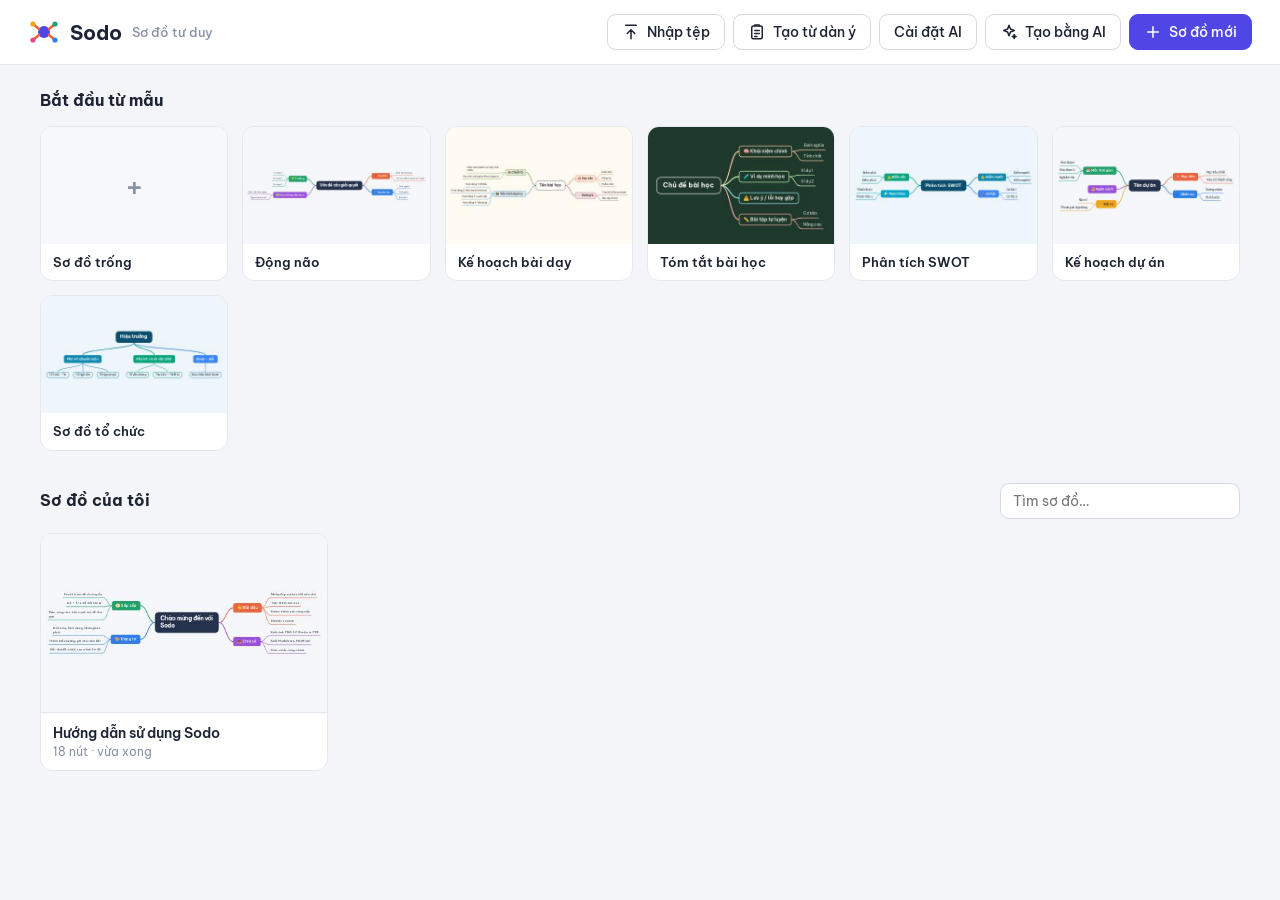
==== index.html @ b8f346bd "Thêm AI tạo sơ đồ từ tài liệu, cài như ứng dụng (PWA), công thức toán - AI: thẻ 'Từ tài liệu' — dán " ====
<!doctype html>
<html lang="vi">
<head>
<meta charset="utf-8">
<meta name="viewport" content="width=device-width, initial-scale=1">
<title>Sodo — Sơ đồ tư duy</title>
<link rel="preconnect" href="https://fonts.googleapis.com">
<link rel="preconnect" href="https://fonts.gstatic.com" crossorigin>
<link href="https://fonts.googleapis.com/css2?family=Be+Vietnam+Pro:ital,wght@0,400;0,500;0,600;0,700;1,400;1,600;1,700&display=swap" rel="stylesheet">
<link rel="manifest" href="manifest.webmanifest">
<link rel="icon" href="icons/icon.svg" type="image/svg+xml">
<link rel="apple-touch-icon" href="icons/apple-touch-icon.png">
<meta name="theme-color" content="#ffffff">
<meta name="apple-mobile-web-app-title" content="Sodo">
<link rel="stylesheet" href="styles.css">
</head>
<body>

<!-- ============ TRANG CHỦ ============ -->
<div id="home" class="screen">
  <header class="home-top">
    <div class="brand">
      <svg class="logo" viewBox="0 0 32 32"><circle cx="16" cy="16" r="6" fill="#4f46e5"/><path d="M21 13l6-5M21 19l6 5M11 13L5 8M11 19l-6 5" stroke="#f0643c" stroke-width="2.6" stroke-linecap="round"/><circle cx="27" cy="8" r="2.6" fill="#20a36b"/><circle cx="27" cy="24" r="2.6" fill="#2f80ed"/><circle cx="5" cy="8" r="2.6" fill="#f2a516"/><circle cx="5" cy="24" r="2.6" fill="#e8488a"/></svg>
      <span>Sodo</span><small>Sơ đồ tư duy</small>
    </div>
    <div class="home-actions">
      <button class="btn" data-act="import-file" data-icon="upload">Nhập tệp</button>
      <button class="btn" data-act="import-text" data-icon="text">Tạo từ dàn ý</button>
      <button class="btn" data-act="install-app" data-icon="download" hidden>Cài ứng dụng</button>
      <button class="btn" data-act="ai-settings" title="Chọn dịch vụ AI và nhập khóa API">Cài đặt AI</button>
      <button class="btn" data-act="ai-create" data-icon="sparkle">Tạo bằng AI</button>
      <button class="btn primary" data-act="new-tpl" data-tpl="blank" data-icon="plus">Sơ đồ mới</button>
    </div>
  </header>
  <main class="home-main">
    <section>
      <h2>Bắt đầu từ mẫu</h2>
      <div id="tpl-grid" class="tpl-grid"></div>
    </section>
    <section>
      <div class="sec-head">
        <h2>Sơ đồ của tôi</h2>
        <input id="home-search" class="field" type="search" placeholder="Tìm sơ đồ…">
      </div>
      <div id="map-grid" class="map-grid"></div>
    </section>
  </main>
  <input id="file-input" type="file" accept=".json,.md,.markdown,.txt,.mm,.opml,.xml" hidden>
</div>

<!-- ============ TRÌNH SOẠN THẢO ============ -->
<div id="editor" class="screen" hidden>
  <header class="tb">
    <button class="tbtn" data-act="home" data-icon="back" title="Về danh sách sơ đồ"></button>
    <input id="map-title" class="title-input" spellcheck="false" aria-label="Tên sơ đồ">
    <span id="save-state" class="save-state">Đã lưu</span>
    <span class="tb-sep"></span>
    <button class="tbtn" data-act="undo" data-icon="undo" title="Hoàn tác (Ctrl+Z)"></button>
    <button class="tbtn" data-act="redo" data-icon="redo" title="Làm lại (Ctrl+Shift+Z)"></button>
    <span class="tb-sep"></span>
    <button class="tbtn wide" data-act="add-child" data-icon="child" title="Thêm nút con (Tab)"><span class="lbl">Nút con</span></button>
    <button class="tbtn wide" data-act="add-sibling" data-icon="sibling" title="Thêm nút cùng cấp (Enter)"><span class="lbl">Cùng cấp</span></button>
    <button class="tbtn wide" data-act="relate" data-icon="relate" title="Nối hai nút bằng mũi tên"><span class="lbl">Mối nối</span></button>
    <button class="tbtn wide" data-act="ai-expand" data-icon="sparkle" title="AI gợi ý ý con cho nút đang chọn"><span class="lbl">AI gợi ý</span></button>
    <div class="tb-spacer"></div>
    <button class="tbtn" data-act="quiz" data-icon="quiz" title="Ôn tập: che chữ các nhánh, bấm để lật"></button>
    <button class="tbtn" data-act="toggle-outline" data-icon="outline" title="Dàn ý"></button>
    <button class="tbtn" data-act="search" data-icon="search" title="Tìm kiếm (Ctrl+F)"></button>
    <button class="tbtn" data-act="present" data-icon="play" title="Trình chiếu"></button>
    <button class="tbtn wide" data-act="share" data-icon="share" title="Chia sẻ bằng link"><span class="lbl">Chia sẻ</span></button>
    <div class="dd">
      <button class="tbtn wide" data-dd="export" data-icon="download" title="Xuất / tải về"><span class="lbl">Xuất</span></button>
      <div class="dd-menu" id="dd-export" hidden>
        <button data-act="export-png">Ảnh PNG</button>
        <button data-act="export-svg">Ảnh SVG (vector)</button>
        <button data-act="print">In / Lưu PDF</button>
        <hr>
        <button data-act="export-md">Dàn ý Markdown (.md)</button>
        <button data-act="export-mm">FreeMind / XMind (.mm)</button>
        <button data-act="export-json">Tệp Sodo (.json)</button>
      </div>
    </div>
    <button class="tbtn" data-act="toggle-panel" data-icon="panel" title="Ẩn/hiện bảng định dạng"></button>
    <button class="tbtn" data-act="help" data-icon="help" title="Phím tắt"></button>
  </header>

  <div class="ed-body">
    <aside id="outline" class="outline" hidden>
      <div class="side-head">Dàn ý <button class="xbtn" data-act="toggle-outline" title="Đóng">×</button></div>
      <div class="ol-tip">Enter: dòng mới · Tab / Shift+Tab: thụt lề</div>
      <div id="ol-list" class="ol-list"></div>
    </aside>

    <div id="canvas" class="canvas" tabindex="-1">
      <div id="world">
        <svg id="edges" class="layer" width="1" height="1"></svg>
        <div id="nodes"></div>
        <svg id="rels" class="layer" width="1" height="1"></svg>
        <div id="drop-mark" hidden></div>
        <textarea id="node-editor" spellcheck="false" hidden></textarea>
      </div>

      <div id="searchbar" class="floatbar searchbar" hidden>
        <span data-icon="search"></span>
        <input id="search-input" placeholder="Tìm trong sơ đồ…">
        <span id="search-count" class="muted"></span>
        <button class="xbtn" data-act="search-prev" title="Trước">↑</button>
        <button class="xbtn" data-act="search-next" title="Sau">↓</button>
        <button class="xbtn" data-act="search-close" title="Đóng">×</button>
      </div>

      <div id="hint" class="hint" hidden></div>

      <div class="zoombar">
        <button data-act="zoom-out" title="Thu nhỏ (Ctrl+−)">−</button>
        <button data-act="zoom-reset" id="zoom-label" title="Về 100%">100%</button>
        <button data-act="zoom-in" title="Phóng to (Ctrl+=)">+</button>
        <button data-act="zoom-fit" data-icon="fit" title="Vừa màn hình (Ctrl+0)"></button>
      </div>

      <div id="quiz-bar" class="floatbar quiz-bar" hidden>
        <b>Ôn tập</b>
        <span class="seg-mini">
          <button data-act="quiz-depth" data-val="1" title="Che mọi nhánh, chỉ hiện chủ đề trung tâm">Che hết</button>
          <button data-act="quiz-depth" data-val="2" title="Hiện nhánh chính, che các ý con">Che ý con</button>
        </span>
        <span id="quiz-count" class="muted"></span>
        <button class="btn small" data-act="quiz-all">Hiện tất cả</button>
        <button class="btn small" data-act="quiz-reset">Che lại</button>
        <button class="xbtn" data-act="quiz-exit" title="Thoát (Esc)">×</button>
      </div>

      <div id="shared-bar" class="floatbar shared-bar" hidden>
        <span>Bạn đang xem sơ đồ được chia sẻ — thay đổi sẽ không được lưu.</span>
        <button class="btn small primary" data-act="save-shared">Lưu vào sơ đồ của tôi</button>
      </div>

      <div id="present-bar" class="present-bar" hidden>
        <button data-act="present-prev" title="Trước (←)">‹</button>
        <span id="present-count">1 / 1</span>
        <button data-act="present-next" title="Tiếp (→, Space)">›</button>
        <button data-act="present-exit" title="Thoát (Esc)">×</button>
      </div>
    </div>

    <aside id="panel" class="panel">
      <div class="tabs">
        <button data-act="panel-tab" data-val="node">Định dạng</button>
        <button data-act="panel-tab" data-val="map">Sơ đồ</button>
      </div>
      <div id="panel-body" class="panel-body"></div>
    </aside>
  </div>
</div>

<div id="modal-root"></div>
<div id="toasts"></div>
<script src="app.js"></script>
</body>
</html>
---- styles.css ----
:root {
  --font: "Be Vietnam Pro", system-ui, -apple-system, "Segoe UI", sans-serif;
  --bg: #f4f5f9;
  --surface: #ffffff;
  --surface-2: #f7f8fb;
  --line: #e4e7ee;
  --line-2: #d3d8e2;
  --ink: #1d2433;
  --ink-2: #4b5466;
  --muted: #8a92a3;
  --accent: #4f46e5;
  --accent-2: #eef0ff;
  --danger: #dc2f45;
  --sel: #4c8bf5;
  --radius: 10px;
  --shadow: 0 1px 2px rgba(20, 28, 45, .06), 0 4px 16px rgba(20, 28, 45, .06);
  --shadow-lg: 0 12px 40px rgba(20, 28, 45, .18);
}

* { box-sizing: border-box; }
html, body { margin: 0; height: 100%; }
body {
  font: 14px/1.45 var(--font);
  color: var(--ink);
  background: var(--bg);
  -webkit-font-smoothing: antialiased;
  overflow: hidden;
}
button, input, textarea, select { font: inherit; color: inherit; }
button { cursor: pointer; }
[hidden] { display: none !important; }
.screen { position: fixed; inset: 0; display: flex; flex-direction: column; }
svg.i { width: 18px; height: 18px; flex: none; }
.muted { color: var(--muted); }

/* ---------- Nút chung ---------- */
.btn {
  display: inline-flex; align-items: center; gap: 7px;
  height: 36px; padding: 0 14px;
  border: 1px solid var(--line-2); border-radius: 9px;
  background: var(--surface); font-weight: 500;
  transition: background .15s, border-color .15s;
}
.btn:hover { background: var(--surface-2); border-color: #c3c9d6; }
.btn.primary { background: var(--accent); border-color: var(--accent); color: #fff; }
.btn.primary:hover { background: #4338ca; }
.btn.danger { background: var(--danger); border-color: var(--danger); color: #fff; }
.btn.small { height: 30px; padding: 0 10px; font-size: 13px; }
.field {
  height: 36px; padding: 0 12px; border: 1px solid var(--line-2); border-radius: 9px;
  background: var(--surface); outline: none; min-width: 0;
}
.field:focus, textarea.field:focus { border-color: var(--accent); box-shadow: 0 0 0 3px var(--accent-2); }
textarea.field { height: auto; padding: 10px 12px; resize: vertical; width: 100%; line-height: 1.5; }

/* ---------- Trang chủ ---------- */
.home-top {
  display: flex; align-items: center; justify-content: space-between; gap: 16px;
  padding: 14px 28px; background: var(--surface); border-bottom: 1px solid var(--line);
  flex-wrap: wrap;
}
.brand { display: flex; align-items: center; gap: 10px; font-weight: 700; font-size: 20px; }
.brand small { font-weight: 500; font-size: 13px; color: var(--muted); }
.logo { width: 32px; height: 32px; }
.home-actions { display: flex; gap: 8px; flex-wrap: wrap; }
.home-main { flex: 1; overflow: auto; padding: 24px 28px 60px; }
.home-main section { max-width: 1200px; margin: 0 auto 32px; }
.home-main h2 { font-size: 16px; margin: 0 0 14px; }
.sec-head { display: flex; align-items: center; justify-content: space-between; gap: 12px; margin-bottom: 14px; }
.sec-head h2 { margin: 0; }
.sec-head .field { width: 240px; }

.tpl-grid { display: grid; grid-template-columns: repeat(auto-fill, minmax(170px, 1fr)); gap: 14px; }
.tpl {
  border: 1px solid var(--line); border-radius: 12px; background: var(--surface);
  padding: 0; overflow: hidden; text-align: left; transition: transform .15s, box-shadow .15s;
}
.tpl:hover { transform: translateY(-2px); box-shadow: var(--shadow); }
.tpl img, .tpl .ph { display: block; width: 100%; aspect-ratio: 16/10; object-fit: cover; background: var(--surface-2); }
.tpl .ph { display: grid; place-items: center; font-size: 34px; color: var(--muted); }
.tpl span { display: block; padding: 9px 12px; font-weight: 600; font-size: 13px; }

.map-grid { display: grid; grid-template-columns: repeat(auto-fill, minmax(230px, 1fr)); gap: 16px; }
.card {
  position: relative; border: 1px solid var(--line); border-radius: 12px; background: var(--surface);
  overflow: hidden; cursor: pointer; transition: box-shadow .15s, transform .15s;
}
.card:hover { box-shadow: var(--shadow); transform: translateY(-2px); }
.card img, .card .ph { display: block; width: 100%; aspect-ratio: 16/10; object-fit: cover; background: var(--surface-2); border-bottom: 1px solid var(--line); }
.card .meta { padding: 10px 12px; }
.card .t { font-weight: 600; white-space: nowrap; overflow: hidden; text-overflow: ellipsis; }
.card .s { font-size: 12px; color: var(--muted); }
.card .acts {
  position: absolute; top: 8px; right: 8px; display: flex; gap: 4px; opacity: 0; transition: opacity .15s;
}
.card:hover .acts, .card:focus-within .acts { opacity: 1; }
.card .acts button {
  width: 30px; height: 30px; display: grid; place-items: center; border: none; border-radius: 8px;
  background: rgba(255,255,255,.95); box-shadow: var(--shadow); color: var(--ink-2);
}
.card .acts button:hover { color: var(--accent); }
.card .acts button.del:hover { color: var(--danger); }
.card .acts svg.i { width: 16px; height: 16px; }
.empty { padding: 40px; text-align: center; color: var(--muted); border: 1.5px dashed var(--line-2); border-radius: 12px; }

/* ---------- Thanh công cụ ---------- */
.tb {
  display: flex; align-items: center; gap: 4px; height: 54px; padding: 0 10px;
  background: var(--surface); border-bottom: 1px solid var(--line); flex: none; z-index: 5;
}
.tbtn {
  display: inline-flex; align-items: center; justify-content: center; gap: 6px;
  min-width: 36px; height: 36px; padding: 0 8px; border: none; border-radius: 8px;
  background: transparent; color: var(--ink-2); font-weight: 500; font-size: 13px;
}
.tbtn:hover { background: var(--surface-2); color: var(--ink); }
.tbtn.on { background: var(--accent-2); color: var(--accent); }
.tbtn:disabled { opacity: .35; cursor: default; background: transparent; }
.tb-sep { width: 1px; height: 22px; background: var(--line); margin: 0 6px; flex: none; }
.tb-spacer { flex: 1; }
.title-input {
  border: 1px solid transparent; border-radius: 8px; background: transparent;
  font-weight: 600; font-size: 15px; height: 36px; padding: 0 8px; width: 260px; min-width: 80px; outline: none;
  text-overflow: ellipsis;
}
.title-input:hover { border-color: var(--line); }
.title-input:focus { border-color: var(--accent); background: var(--surface); }
.save-state { font-size: 12px; color: var(--muted); white-space: nowrap; }
.dd { position: relative; }
.dd-menu {
  position: absolute; right: 0; top: 42px; z-index: 30; min-width: 220px; padding: 6px;
  background: var(--surface); border: 1px solid var(--line); border-radius: 10px; box-shadow: var(--shadow-lg);
}
.dd-menu button {
  display: block; width: 100%; text-align: left; padding: 8px 10px; border: none; border-radius: 7px; background: transparent;
}
.dd-menu button:hover { background: var(--surface-2); }
.dd-menu hr { border: none; border-top: 1px solid var(--line); margin: 5px 2px; }

/* ---------- Khu vực chính ---------- */
.ed-body { flex: 1; display: flex; min-height: 0; }
.canvas {
  position: relative; flex: 1; overflow: hidden; outline: none; touch-action: none;
  cursor: grab; user-select: none; -webkit-user-select: none;
}
.canvas.panning { cursor: grabbing; }
.canvas.relating, .canvas.relating .node { cursor: crosshair; }
#world { position: absolute; left: 0; top: 0; transform-origin: 0 0; }
#world.anim { transition: transform .4s cubic-bezier(.3,.7,.3,1); }
.layer { position: absolute; left: 0; top: 0; overflow: visible; pointer-events: none; }
#rels { z-index: 2; }
#nodes { position: absolute; left: 0; top: 0; z-index: 1; }

.node {
  position: absolute; display: flex; align-items: center; white-space: nowrap;
  cursor: pointer; transition: opacity .25s;
}
.node .tx { white-space: pre; flex: none; }
.node .ic { flex: none; display: inline-flex; justify-content: flex-start; line-height: 1; }
.node .inds { display: inline-flex; gap: 2px; margin-left: 4px; flex: none; }
.node .ind { width: 16px; font-size: 12px; line-height: 1; text-align: center; cursor: pointer; }
.node.sel { outline: 2px solid var(--sel); outline-offset: 3px; }
.node.s-underline.sel, .node.s-none.sel { outline-offset: 2px; border-radius: 4px; }
.node.match { box-shadow: 0 0 0 4px rgba(250, 204, 21, .75) !important; }
.node.editing .tx { visibility: hidden; }
.node.dragging { opacity: .3; }
.node.drop-child { outline: 2.5px dashed var(--sel); outline-offset: 4px; }

.tog {
  position: absolute; transform: translate(-50%, -50%);
  min-width: 18px; height: 18px; padding: 0 4px; border-radius: 9px;
  border: 1.5px solid var(--c); background: #fff; color: var(--c);
  font: 700 10px/15px var(--font); text-align: center; opacity: 0; transition: opacity .15s;
  z-index: 2;
}
.node:hover .tog, .node.sel .tog, .tog.col { opacity: 1; }
.tog.add { font-size: 13px; line-height: 14px; }
.tog:hover { background: var(--c); color: #fff; }

#drop-mark { position: absolute; height: 3px; border-radius: 2px; background: var(--sel); pointer-events: none; z-index: 3; }

#node-editor {
  position: absolute; z-index: 4; margin: 0; padding: 0; border: none; outline: none; resize: none;
  background: transparent; overflow: hidden; white-space: pre-wrap; word-break: break-word;
}

.rel { fill: none; stroke-width: 2; stroke-dasharray: 7 5; }
.rel-hit { fill: none; stroke: transparent; stroke-width: 14; pointer-events: stroke; cursor: pointer; }
.rel-g.sel .rel { stroke: var(--sel) !important; stroke-width: 3; }
.rel-g.sel .rel-head { fill: var(--sel) !important; }
.rel-label { font: 500 12px var(--font); paint-order: stroke; stroke-width: 5px; stroke-linejoin: round; }

/* Trình chiếu */
.presenting .tb, .presenting .panel, .presenting .outline, .presenting .zoombar { display: none !important; }
.presenting #world .node:not(.pf) { opacity: .12; }
.presenting #edges path:not(.pf) { opacity: .1; }
.presenting #rels { opacity: .1; }
.presenting .node.sel { outline: none; }
.present-bar {
  position: absolute; bottom: 22px; left: 50%; transform: translateX(-50%); z-index: 10;
  display: flex; align-items: center; gap: 4px; padding: 6px; border-radius: 30px;
  background: rgba(20, 24, 34, .82); color: #fff; backdrop-filter: blur(6px);
}
.present-bar button { width: 36px; height: 36px; border-radius: 50%; border: none; background: transparent; color: #fff; font-size: 20px; }
.present-bar button:hover { background: rgba(255,255,255,.15); }
.present-bar span { min-width: 64px; text-align: center; font-size: 13px; font-variant-numeric: tabular-nums; }

/* Thanh nổi */
.floatbar {
  position: absolute; z-index: 8; display: flex; align-items: center; gap: 6px;
  background: var(--surface); border: 1px solid var(--line); border-radius: 10px; box-shadow: var(--shadow);
}
.searchbar { top: 12px; right: 12px; padding: 5px 6px 5px 12px; color: var(--ink-2); }
.searchbar input { border: none; outline: none; width: 200px; height: 30px; background: transparent; color: var(--ink); }
.xbtn {
  width: 28px; height: 28px; border: none; border-radius: 7px; background: transparent; color: var(--ink-2);
  font-size: 16px; display: inline-grid; place-items: center;
}
.xbtn:hover { background: var(--surface-2); color: var(--ink); }
.zoombar {
  position: absolute; right: 14px; bottom: 14px; z-index: 8; display: flex; align-items: center;
  background: var(--surface); border: 1px solid var(--line); border-radius: 10px; box-shadow: var(--shadow); padding: 3px;
}
.zoombar button {
  height: 30px; min-width: 30px; border: none; background: transparent; border-radius: 7px;
  font-size: 16px; color: var(--ink-2); display: inline-grid; place-items: center;
}
.zoombar button:hover { background: var(--surface-2); color: var(--ink); }
#zoom-label { font-size: 12px; min-width: 52px; font-variant-numeric: tabular-nums; }
.hint {
  position: absolute; top: 14px; left: 50%; transform: translateX(-50%); z-index: 9;
  padding: 8px 14px; border-radius: 20px; background: #1d2433; color: #fff; font-size: 13px; box-shadow: var(--shadow);
}

/* ---------- Bảng bên ---------- */
.panel, .outline {
  flex: none; background: var(--surface); display: flex; flex-direction: column; min-height: 0;
}
.panel { width: 284px; border-left: 1px solid var(--line); }
.outline { width: 290px; border-right: 1px solid var(--line); }
.side-head { display: flex; align-items: center; justify-content: space-between; padding: 12px 12px 4px 16px; font-weight: 600; }
.ol-tip { padding: 0 16px 8px; font-size: 12px; color: var(--muted); }
.ol-list { flex: 1; overflow: auto; padding: 4px 8px 40px; }
.ol-row { display: flex; align-items: center; gap: 6px; padding-left: calc(var(--d) * 18px + 6px); border-radius: 6px; }
.ol-row.on { background: var(--accent-2); }
.ol-dot { width: 7px; height: 7px; border-radius: 50%; flex: none; }
.ol-in { flex: 1; min-width: 0; border: none; outline: none; background: transparent; height: 28px; padding: 0 4px; }
.ol-row[style*="--d:0"] .ol-in { font-weight: 700; }
.ol-row[style*="--d:1"] .ol-in { font-weight: 600; }

.tabs { display: flex; gap: 4px; padding: 8px 10px 0; border-bottom: 1px solid var(--line); }
.tabs button {
  flex: 1; height: 36px; border: none; background: transparent; font-weight: 600; color: var(--muted);
  border-bottom: 2px solid transparent; margin-bottom: -1px;
}
.tabs button.on { color: var(--accent); border-bottom-color: var(--accent); }
.panel-body { flex: 1; overflow: auto; padding: 4px 16px 40px; }
.pn-sec { padding: 12px 0; border-bottom: 1px solid var(--line); }
.pn-sec:last-child { border-bottom: none; }
.pn-label { font-size: 12px; font-weight: 600; color: var(--ink-2); margin-bottom: 8px; display: flex; justify-content: space-between; align-items: center; }
.pn-label button { border: none; background: none; color: var(--accent); font-size: 12px; padding: 0; }
.pn-empty { padding: 28px 6px; color: var(--muted); text-align: center; }
.swatches { display: flex; flex-wrap: wrap; gap: 6px; }
.sw {
  width: 24px; height: 24px; border-radius: 50%; border: 1px solid rgba(0,0,0,.12); padding: 0; position: relative;
}
.sw.on { box-shadow: 0 0 0 2px #fff, 0 0 0 4px var(--sel); }
.sw.none { background: linear-gradient(135deg, #fff 45%, #e03131 45%, #e03131 55%, #fff 55%); }
.sw.custom { overflow: hidden; background: conic-gradient(red, yellow, lime, cyan, blue, magenta, red); }
.sw.custom input { position: absolute; inset: 0; opacity: 0; cursor: pointer; width: 100%; height: 100%; }
.seg { display: grid; grid-template-columns: repeat(3, 1fr); gap: 6px; }
.seg button {
  height: 32px; border: 1px solid var(--line-2); border-radius: 7px; background: var(--surface); font-size: 12px;
}
.seg button.on { border-color: var(--accent); background: var(--accent-2); color: var(--accent); font-weight: 600; }
.row { display: flex; gap: 6px; align-items: center; }
.row .val { min-width: 32px; text-align: center; font-variant-numeric: tabular-nums; }
.sq {
  height: 32px; min-width: 34px; border: 1px solid var(--line-2); border-radius: 7px; background: var(--surface); font-weight: 600;
}
.sq.on { border-color: var(--accent); background: var(--accent-2); color: var(--accent); }
.emoji-grid { display: grid; grid-template-columns: repeat(8, 1fr); gap: 2px; }
.emoji-grid button { height: 30px; border: none; border-radius: 6px; background: transparent; font-size: 17px; padding: 0; }
.emoji-grid button:hover { background: var(--surface-2); }
.emoji-grid button.on { background: var(--accent-2); box-shadow: inset 0 0 0 1.5px var(--accent); }
.pn-sec .field { width: 100%; }
.acts-grid { display: grid; grid-template-columns: 1fr 1fr; gap: 6px; }
.acts-grid .btn { height: 34px; padding: 0 10px; font-size: 13px; justify-content: flex-start; }
.acts-grid .btn svg.i { width: 16px; height: 16px; }
.acts-grid .btn.del { color: var(--danger); }

.choice-grid { display: grid; grid-template-columns: 1fr 1fr; gap: 8px; }
.choice {
  border: 1.5px solid var(--line); border-radius: 10px; background: var(--surface); padding: 8px; text-align: center; font-size: 12px; font-weight: 500;
}
.choice:hover { border-color: var(--line-2); }
.choice.on { border-color: var(--accent); color: var(--accent); background: var(--accent-2); }
.choice svg { display: block; width: 100%; height: 44px; margin-bottom: 4px; }
.theme-chip { display: block; height: 44px; border-radius: 6px; margin-bottom: 6px; position: relative; overflow: hidden; }
.theme-chip i { position: absolute; width: 10px; height: 10px; border-radius: 50%; top: 50%; margin-top: -5px; }
.stats { display: grid; grid-template-columns: repeat(3, 1fr); gap: 6px; }
.stats div { background: var(--surface-2); border-radius: 8px; padding: 8px; text-align: center; }
.stats b { display: block; font-size: 18px; }
.stats span { font-size: 11px; color: var(--muted); }

/* ---------- Hộp thoại & thông báo ---------- */
.modal-back {
  position: fixed; inset: 0; background: rgba(15, 20, 32, .42); display: grid; place-items: center; z-index: 100; padding: 16px;
  animation: fade .15s;
}
.modal {
  width: min(520px, 100%); max-height: calc(100vh - 32px); overflow: auto;
  background: var(--surface); border-radius: 14px; box-shadow: var(--shadow-lg); padding: 20px 22px;
}
.modal h3 { margin: 0 0 12px; font-size: 17px; }
.modal .foot { display: flex; justify-content: flex-end; gap: 8px; margin-top: 18px; }
.modal p { margin: 0 0 10px; color: var(--ink-2); }
.keys { width: 100%; border-collapse: collapse; font-size: 13px; }
.keys td { padding: 6px 4px; border-bottom: 1px solid var(--line); }
.keys td:first-child { white-space: nowrap; width: 46%; }
kbd {
  display: inline-block; padding: 1px 6px; border: 1px solid var(--line-2); border-bottom-width: 2px; border-radius: 5px;
  font: 600 11px var(--font); background: var(--surface-2); margin-right: 2px;
}
#toasts { position: fixed; bottom: 22px; left: 50%; transform: translateX(-50%); z-index: 200; display: flex; flex-direction: column; gap: 8px; align-items: center; }
.toast {
  background: #1d2433; color: #fff; padding: 9px 16px; border-radius: 9px; font-size: 13px; box-shadow: var(--shadow-lg);
  animation: rise .2s;
}
@keyframes fade { from { opacity: 0; } }
@keyframes rise { from { opacity: 0; transform: translateY(8px); } }

/* ---------- Màn hình nhỏ ---------- */
@media (max-width: 900px) {
  .tbtn .lbl { display: none; }
  .title-input { width: 140px; }
  .save-state { display: none; }
  .panel { position: absolute; right: 0; top: 54px; bottom: 0; z-index: 20; box-shadow: var(--shadow-lg); }
  .outline { position: absolute; left: 0; top: 54px; bottom: 0; z-index: 20; box-shadow: var(--shadow-lg); }
}
@media (max-width: 600px) {
  .home-top, .home-main { padding-left: 16px; padding-right: 16px; }
  .tb { gap: 0; padding: 0 4px; overflow-x: auto; }
  .tb-sep { margin: 0 2px; }
  .sec-head .field { width: 150px; }
  .panel { width: 100%; }
}
@media print {
  body { overflow: visible; }
}

/* ---------- Ảnh trong nút ---------- */
.node .nimg { position: absolute; border-radius: 6px; object-fit: cover; pointer-events: auto; cursor: zoom-in; }

/* ---------- Chế độ ôn tập ---------- */
.quiz-bar { top: 12px; left: 50%; transform: translateX(-50%); padding: 6px 6px 6px 14px; gap: 10px; white-space: nowrap; }
.quiz-bar #quiz-count { font-size: 13px; font-variant-numeric: tabular-nums; }
.seg-mini { display: inline-flex; border: 1px solid var(--line-2); border-radius: 8px; overflow: hidden; }
.seg-mini button { border: none; background: var(--surface); height: 30px; padding: 0 10px; font-size: 12px; }
.seg-mini button + button { border-left: 1px solid var(--line-2); }
.seg-mini button.on { background: var(--accent-2); color: var(--accent); font-weight: 600; }
.quizzing .node { cursor: pointer; }
.node.hid .tx, .node.hid .ic, .node.hid .inds, .node.hid .nimg { visibility: hidden; }
.node.hid::after {
  content: "?"; position: absolute; inset: 0; display: grid; place-items: center;
  font-weight: 700; color: inherit; border-radius: inherit;
  background: repeating-linear-gradient(-45deg, rgba(127,127,127,.2) 0 5px, transparent 5px 10px);
}
.node.hid:hover::after { background-color: rgba(127,127,127,.12); }
.quizzing .zoombar { bottom: 14px; }

/* ---------- Đang chờ AI ---------- */
.modal.busy { width: auto; display: flex; align-items: center; gap: 12px; padding: 18px 22px; font-weight: 500; }
.spinner { width: 20px; height: 20px; border-radius: 50%; border: 2.5px solid var(--accent-2); border-top-color: var(--accent); animation: spin .8s linear infinite; flex: none; }
@keyframes spin { to { transform: rotate(360deg); } }
@media (max-width: 760px) {
  .quiz-bar { left: 8px; right: 8px; transform: none; overflow-x: auto; }
}
.quizzing .rel-label { visibility: hidden; }

/* ---------- Xem sơ đồ được chia sẻ ---------- */
.shared-bar { left: 14px; bottom: 14px; padding: 6px 6px 6px 14px; gap: 12px; font-size: 13px; max-width: calc(100% - 230px); }
@media (max-width: 760px) { .shared-bar { right: 14px; bottom: 64px; max-width: none; flex-wrap: wrap; } }

/* ---------- Cài đặt AI ---------- */
.prov-grid { display: grid; grid-template-columns: repeat(auto-fill, minmax(165px, 1fr)); gap: 8px; margin: 12px 0 16px; }
.prov {
  text-align: left; border: 1.5px solid var(--line); border-radius: 10px; background: var(--surface);
  padding: 9px 11px; display: flex; flex-wrap: wrap; align-items: center; gap: 4px 6px;
}
.prov:hover { border-color: var(--line-2); }
.prov.on { border-color: var(--accent); background: var(--accent-2); }
.prov small { flex-basis: 100%; color: var(--muted); font-size: 12px; line-height: 1.35; }
.free-tag { display: inline-block; font-size: 11px; font-weight: 600; color: #11804a; background: #dcf5e7; border-radius: 5px; padding: 0 6px; }
.prov-form .pn-label a, .prov-form .pn-label button { font-weight: 500; color: var(--accent); background: none; border: none; padding: 0; font-size: 12px; text-decoration: none; cursor: pointer; }
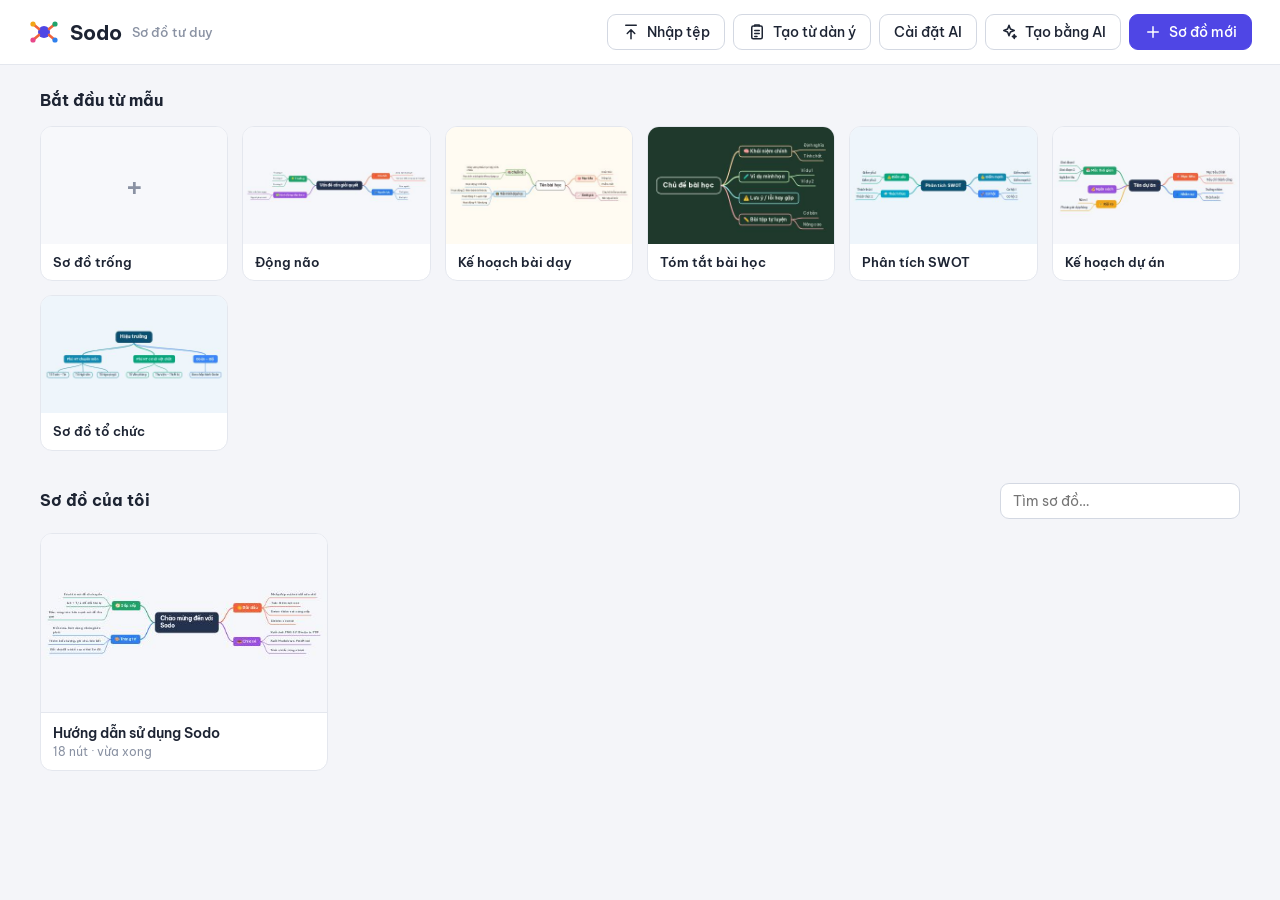
==== commit a0335dea: "Đồng bộ Google Drive (chờ mã OAuth Client ID) - Lưu sơ đồ và tệp đính kèm vào thư mục Sodo trên Driv" ====
--- a/index.html
+++ b/index.html
@@ -26,6 +26,7 @@
     <div class="home-actions">
       <button class="btn" data-act="import-file" data-icon="upload">Nhập tệp</button>
       <button class="btn" data-act="import-text" data-icon="text">Tạo từ dàn ý</button>
+      <button class="btn drive-btn" data-act="drive" hidden><span class="cloud">☁</span><span class="lbl">Google Drive</span></button>
       <button class="btn" data-act="install-app" data-icon="download" hidden>Cài ứng dụng</button>
       <button class="btn" data-act="ai-settings" title="Chọn dịch vụ AI và nhập khóa API">Cài đặt AI</button>
       <button class="btn" data-act="ai-create" data-icon="sparkle">Tạo bằng AI</button>
@@ -54,6 +55,7 @@
     <button class="tbtn" data-act="home" data-icon="back" title="Về danh sách sơ đồ"></button>
     <input id="map-title" class="title-input" spellcheck="false" aria-label="Tên sơ đồ">
     <span id="save-state" class="save-state">Đã lưu</span>
+    <button class="tbtn drive-btn" data-act="drive" hidden><span class="cloud">☁</span><span class="lbl">Google Drive</span></button>
     <span class="tb-sep"></span>
     <button class="tbtn" data-act="undo" data-icon="undo" title="Hoàn tác (Ctrl+Z)"></button>
     <button class="tbtn" data-act="redo" data-icon="redo" title="Làm lại (Ctrl+Shift+Z)"></button>
--- a/styles.css
+++ b/styles.css
@@ -393,3 +393,31 @@
 .prov small { flex-basis: 100%; color: var(--muted); font-size: 12px; line-height: 1.35; }
 .free-tag { display: inline-block; font-size: 11px; font-weight: 600; color: #11804a; background: #dcf5e7; border-radius: 5px; padding: 0 6px; }
 .prov-form .pn-label a, .prov-form .pn-label button { font-weight: 500; color: var(--accent); background: none; border: none; padding: 0; font-size: 12px; text-decoration: none; cursor: pointer; }
+
+/* ---------- Liên kết & tệp đính kèm ---------- */
+.att-row { display: flex; align-items: center; gap: 4px; padding: 4px 0; border-bottom: 1px dashed var(--line); }
+.att-row .pi { width: 22px; text-align: center; flex: none; }
+.att-row .pt {
+  flex: 1; min-width: 0; text-align: left; border: none; background: none; padding: 2px 0; color: var(--ink);
+  text-decoration: none; font-size: 13px; overflow: hidden; text-overflow: ellipsis; white-space: nowrap; cursor: pointer;
+}
+.att-row .pt:hover { color: var(--accent); }
+.att-row .pt small, .popover small { display: block; color: var(--muted); font-size: 11px; overflow: hidden; text-overflow: ellipsis; }
+.att-row .xbtn { width: 24px; height: 24px; font-size: 14px; flex: none; }
+.popover {
+  position: fixed; z-index: 150; min-width: 220px; max-width: 340px; max-height: 50vh; overflow: auto; padding: 5px;
+  background: var(--surface); border: 1px solid var(--line); border-radius: 10px; box-shadow: var(--shadow-lg);
+}
+.popover button {
+  display: flex; align-items: center; gap: 8px; width: 100%; text-align: left; border: none; background: none;
+  padding: 7px 8px; border-radius: 7px;
+}
+.popover button:hover { background: var(--surface-2); }
+.popover .pt { min-width: 0; flex: 1; overflow: hidden; text-overflow: ellipsis; white-space: nowrap; }
+
+/* ---------- Google Drive ---------- */
+.drive-btn .cloud { font-size: 15px; line-height: 1; }
+.drive-btn.ok .cloud { color: #11804a; }
+.drive-btn.warn .cloud { color: #d9480f; }
+.tb .drive-btn .lbl { font-size: 12px; color: var(--muted); }
+@media (max-width: 900px) { .tb .drive-btn .lbl { display: none; } }
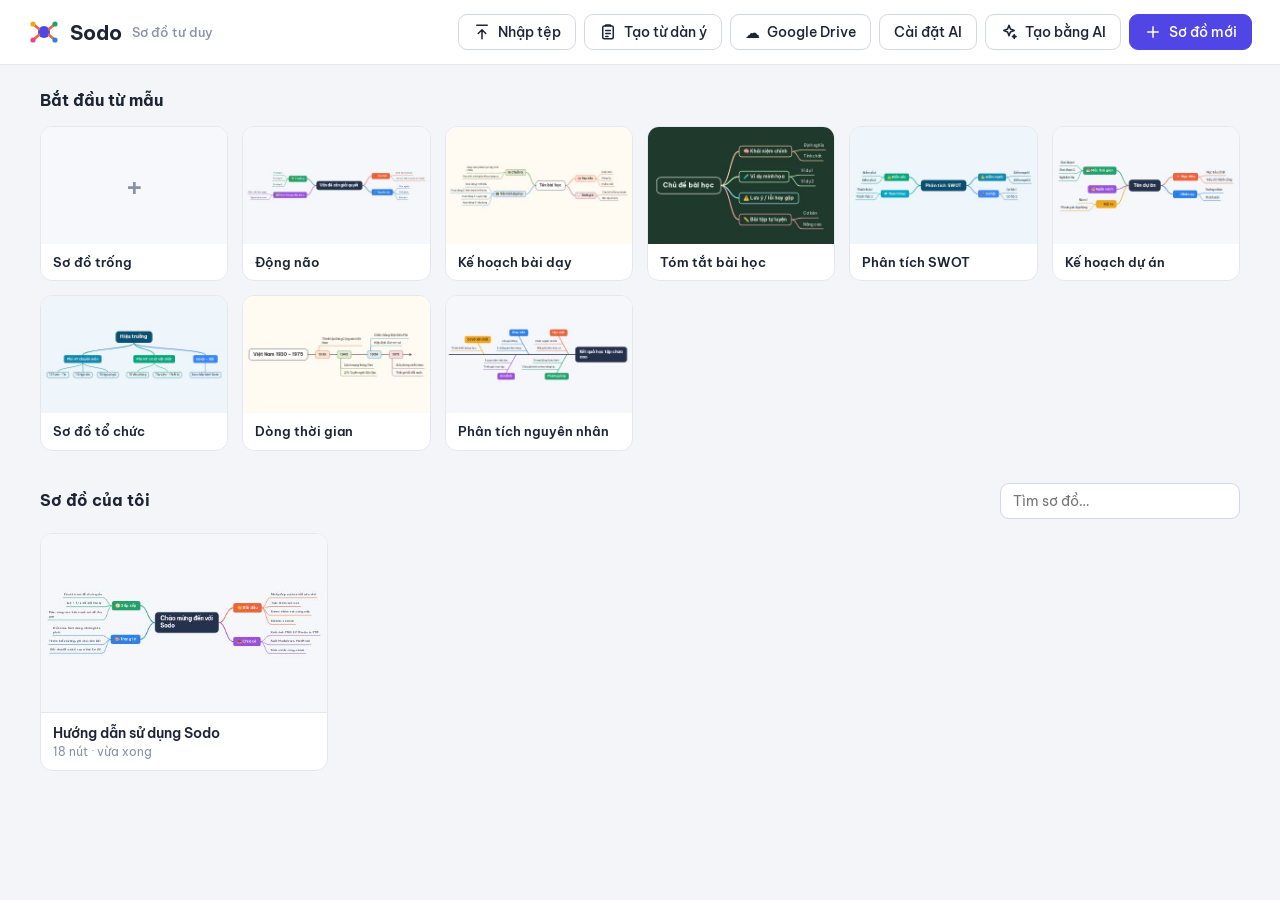
==== commit 4df8d892: "Xuất PowerPoint: slide tiêu đề, toàn cảnh, mỗi nhánh một slide kèm sơ đồ nhánh và ghi chú thuyết trì" ====
--- a/index.html
+++ b/index.html
@@ -76,6 +76,7 @@
         <button data-act="export-png">Ảnh PNG</button>
         <button data-act="export-svg">Ảnh SVG (vector)</button>
         <button data-act="print">In / Lưu PDF</button>
+        <button data-act="export-pptx">PowerPoint (.pptx)</button>
         <hr>
         <button data-act="export-md">Dàn ý Markdown (.md)</button>
         <button data-act="export-mm">FreeMind / XMind (.mm)</button>
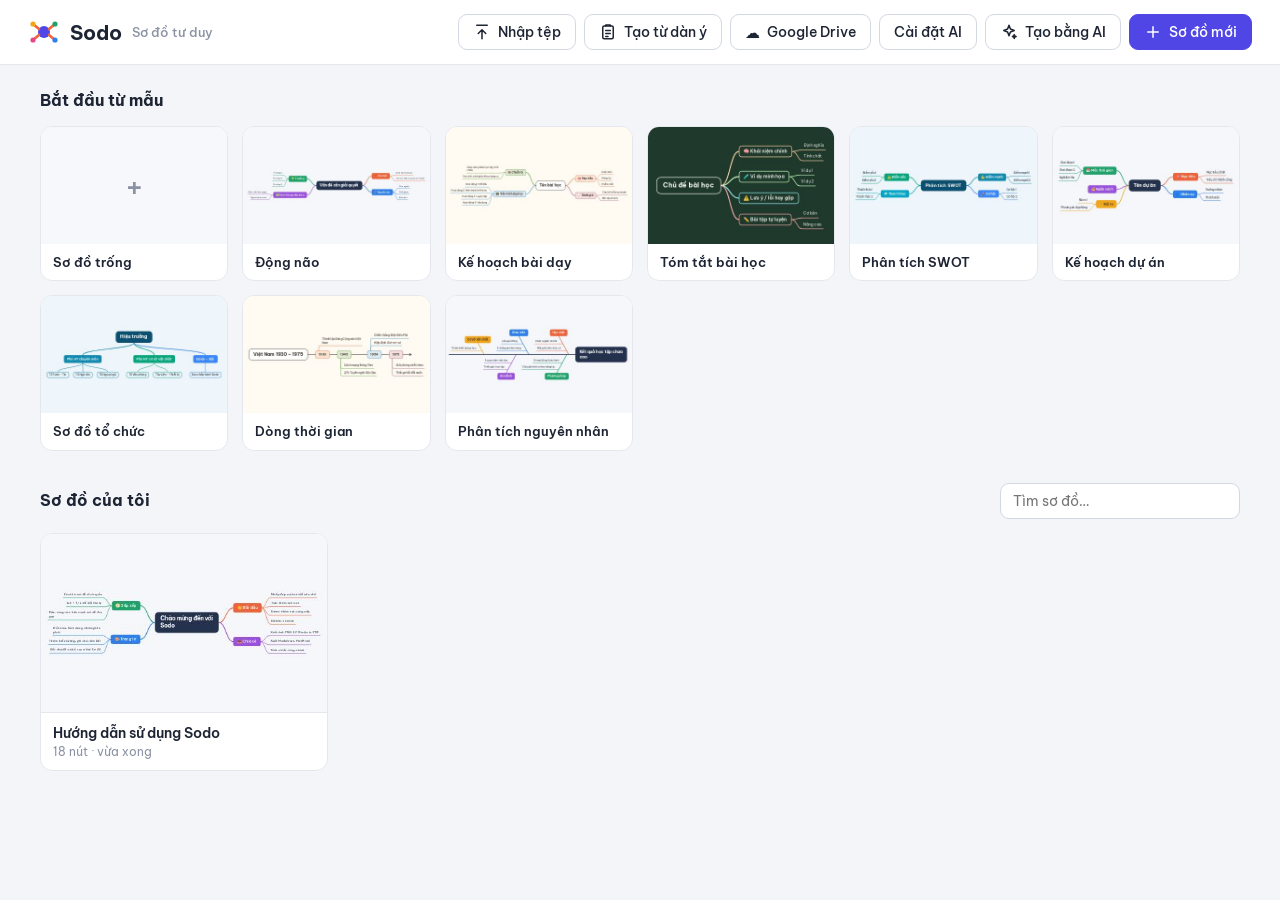
==== commit f586ce89: "AI soạn câu hỏi ôn tập từ sơ đồ: làm bài, chấm điểm, in đề, gửi kèm link chia sẻ Co-Authored-By: Cla" ====
--- a/index.html
+++ b/index.html
@@ -66,6 +66,7 @@
     <button class="tbtn wide" data-act="ai-expand" data-icon="sparkle" title="AI gợi ý ý con cho nút đang chọn"><span class="lbl">AI gợi ý</span></button>
     <div class="tb-spacer"></div>
     <button class="tbtn" data-act="quiz" data-icon="quiz" title="Ôn tập: che chữ các nhánh, bấm để lật"></button>
+    <button class="tbtn wide" data-act="questions" data-icon="check" title="Câu hỏi ôn tập do AI soạn: làm bài, chấm điểm, in đề"><span class="lbl">Câu hỏi</span></button>
     <button class="tbtn" data-act="toggle-outline" data-icon="outline" title="Dàn ý"></button>
     <button class="tbtn" data-act="search" data-icon="search" title="Tìm kiếm (Ctrl+F)"></button>
     <button class="tbtn" data-act="present" data-icon="play" title="Trình chiếu"></button>
--- a/styles.css
+++ b/styles.css
@@ -421,3 +421,33 @@
 .drive-btn.warn .cloud { color: #d9480f; }
 .tb .drive-btn .lbl { font-size: 12px; color: var(--muted); }
 @media (max-width: 900px) { .tb .drive-btn .lbl { display: none; } }
+
+/* ---------- Câu hỏi ôn tập ---------- */
+.qz-list { list-style: none; padding: 0; margin: 0; display: flex; flex-direction: column; gap: 14px; }
+.qz-q { border: 1px solid var(--line); border-radius: 12px; padding: 12px 14px; }
+.qz-q.ok { border-color: #20a36b; } .qz-q.bad { border-color: #e5484d; }
+.qz-text { margin-bottom: 8px; line-height: 1.5; }
+.qz-opts { display: grid; grid-template-columns: 1fr 1fr; gap: 6px; }
+.qz-opt {
+  display: flex; gap: 8px; align-items: baseline; text-align: left; padding: 8px 10px; border-radius: 9px;
+  border: 1px solid var(--line-2); background: var(--surface); font: inherit; color: inherit; cursor: pointer;
+}
+.qz-opt b { color: var(--muted); flex: none; }
+.qz-opt:hover { background: var(--surface-2); }
+.qz-opt.on { border-color: var(--accent, #4f46e5); background: rgba(79, 70, 229, .08); }
+.qz-opt.right { border-color: #20a36b; background: rgba(32, 163, 107, .12); }
+.qz-opt.wrong { border-color: #e5484d; background: rgba(229, 72, 77, .1); }
+.done .qz-opt { cursor: default; }
+.qz-write { width: 100%; resize: vertical; }
+.qz-ans { margin-top: 8px; padding: 8px 10px; border-radius: 8px; background: var(--surface-2); font-size: 14px; }
+.qz-ans .muted { margin-top: 2px; }
+.qz-math svg { vertical-align: middle; }
+.qz-score { padding: 10px 14px; border-radius: 10px; background: rgba(229, 72, 77, .1); margin-bottom: 12px; }
+.qz-score.good { background: rgba(32, 163, 107, .12); }
+.qz-tools { margin-top: 14px; gap: 8px; flex-wrap: wrap; }
+@media (max-width: 600px) { .qz-opts { grid-template-columns: 1fr; } }
+.tbtn .lbl { white-space: nowrap; }
+/* Thanh công cụ hẹp: ẩn chữ của các nút đã có phím tắt quen thuộc trước, giữ chữ cho AI / Câu hỏi / Chia sẻ */
+@media (max-width: 1420px) {
+  .tbtn[data-act="add-child"] .lbl, .tbtn[data-act="add-sibling"] .lbl, .tbtn[data-act="relate"] .lbl, .tb .drive-btn .lbl { display: none; }
+}
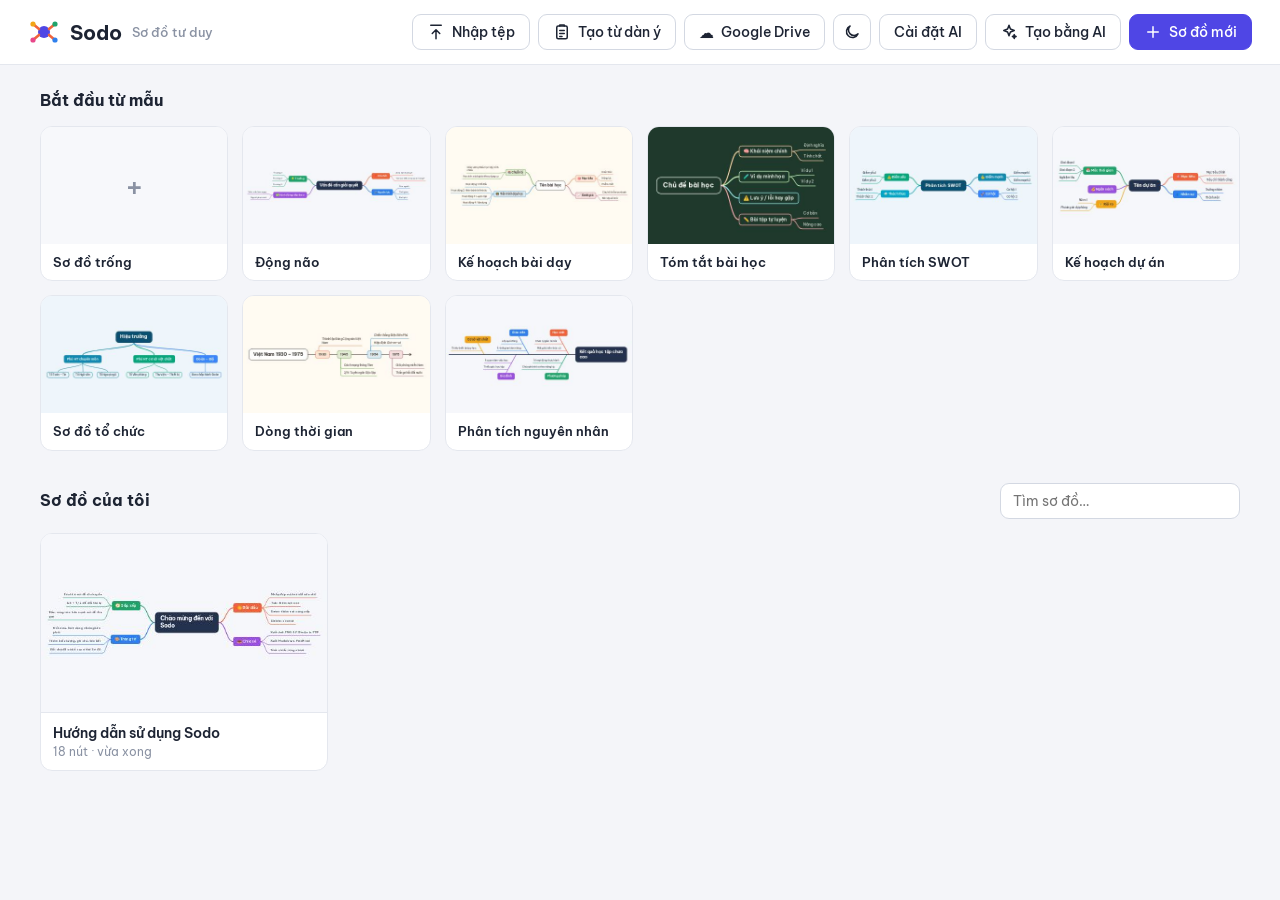
==== commit 8efae05c: "Giao diện tối, hình nút bầu dục / đám mây / lục giác, kiểu nét vẽ tay Co-Authored-By: Claude Opus 5." ====
--- a/index.html
+++ b/index.html
@@ -6,7 +6,7 @@
 <title>Sodo — Sơ đồ tư duy</title>
 <link rel="preconnect" href="https://fonts.googleapis.com">
 <link rel="preconnect" href="https://fonts.gstatic.com" crossorigin>
-<link href="https://fonts.googleapis.com/css2?family=Be+Vietnam+Pro:ital,wght@0,400;0,500;0,600;0,700;1,400;1,600;1,700&display=swap" rel="stylesheet">
+<link href="https://fonts.googleapis.com/css2?family=Be+Vietnam+Pro:ital,wght@0,400;0,500;0,600;0,700;1,400;1,600;1,700&family=Pangolin&display=swap" rel="stylesheet">
 <link rel="manifest" href="manifest.webmanifest">
 <link rel="icon" href="icons/icon.svg" type="image/svg+xml">
 <link rel="apple-touch-icon" href="icons/apple-touch-icon.png">
@@ -28,6 +28,7 @@
       <button class="btn" data-act="import-text" data-icon="text">Tạo từ dàn ý</button>
       <button class="btn drive-btn" data-act="drive" hidden><span class="cloud">☁</span><span class="lbl">Google Drive</span></button>
       <button class="btn" data-act="install-app" data-icon="download" hidden>Cài ứng dụng</button>
+      <button class="btn icon-only" data-act="ui-toggle" data-icon="moon" title="Đổi giao diện sáng / tối" aria-label="Đổi giao diện sáng / tối"></button>
       <button class="btn" data-act="ai-settings" title="Chọn dịch vụ AI và nhập khóa API">Cài đặt AI</button>
       <button class="btn" data-act="ai-create" data-icon="sparkle">Tạo bằng AI</button>
       <button class="btn primary" data-act="new-tpl" data-tpl="blank" data-icon="plus">Sơ đồ mới</button>
--- a/styles.css
+++ b/styles.css
@@ -15,6 +15,23 @@
   --radius: 10px;
   --shadow: 0 1px 2px rgba(20, 28, 45, .06), 0 4px 16px rgba(20, 28, 45, .06);
   --shadow-lg: 0 12px 40px rgba(20, 28, 45, .18);
+  --float: rgba(255, 255, 255, .95);
+  color-scheme: light;
+}
+/* Giao diện tối: chọn tay (data-ui="dark") hoặc theo máy khi chưa chọn */
+:root[data-ui="dark"] {
+  --bg: #12151c; --surface: #1b1f29; --surface-2: #232835; --line: #2c3240; --line-2: #3b4253;
+  --ink: #e8ebf1; --ink-2: #b6bdca; --muted: #828a9c; --accent: #7c74ff; --accent-2: #2a2852; --danger: #f0566a; --sel: #5b9bff;
+  --shadow: 0 1px 2px rgba(0, 0, 0, .35), 0 4px 16px rgba(0, 0, 0, .3); --shadow-lg: 0 12px 40px rgba(0, 0, 0, .55);
+  --float: rgba(27, 31, 41, .95); color-scheme: dark;
+}
+@media (prefers-color-scheme: dark) {
+  :root:not([data-ui]) {
+    --bg: #12151c; --surface: #1b1f29; --surface-2: #232835; --line: #2c3240; --line-2: #3b4253;
+    --ink: #e8ebf1; --ink-2: #b6bdca; --muted: #828a9c; --accent: #7c74ff; --accent-2: #2a2852; --danger: #f0566a; --sel: #5b9bff;
+    --shadow: 0 1px 2px rgba(0, 0, 0, .35), 0 4px 16px rgba(0, 0, 0, .3); --shadow-lg: 0 12px 40px rgba(0, 0, 0, .55);
+    --float: rgba(27, 31, 41, .95); color-scheme: dark;
+  }
 }
 
 * { box-sizing: border-box; }
@@ -41,7 +58,7 @@
   background: var(--surface); font-weight: 500;
   transition: background .15s, border-color .15s;
 }
-.btn:hover { background: var(--surface-2); border-color: #c3c9d6; }
+.btn:hover { background: var(--surface-2); border-color: var(--line-2); }
 .btn.primary { background: var(--accent); border-color: var(--accent); color: #fff; }
 .btn.primary:hover { background: #4338ca; }
 .btn.danger { background: var(--danger); border-color: var(--danger); color: #fff; }
@@ -96,7 +113,7 @@
 .card:hover .acts, .card:focus-within .acts { opacity: 1; }
 .card .acts button {
   width: 30px; height: 30px; display: grid; place-items: center; border: none; border-radius: 8px;
-  background: rgba(255,255,255,.95); box-shadow: var(--shadow); color: var(--ink-2);
+  background: var(--float); box-shadow: var(--shadow); color: var(--ink-2);
 }
 .card .acts button:hover { color: var(--accent); }
 .card .acts button.del:hover { color: var(--danger); }
@@ -264,7 +281,7 @@
 .sw {
   width: 24px; height: 24px; border-radius: 50%; border: 1px solid rgba(0,0,0,.12); padding: 0; position: relative;
 }
-.sw.on { box-shadow: 0 0 0 2px #fff, 0 0 0 4px var(--sel); }
+.sw.on { box-shadow: 0 0 0 2px var(--surface), 0 0 0 4px var(--sel); }
 .sw.none { background: linear-gradient(135deg, #fff 45%, #e03131 45%, #e03131 55%, #fff 55%); }
 .sw.custom { overflow: hidden; background: conic-gradient(red, yellow, lime, cyan, blue, magenta, red); }
 .sw.custom input { position: absolute; inset: 0; opacity: 0; cursor: pointer; width: 100%; height: 100%; }
@@ -285,7 +302,7 @@
 .emoji-grid button.on { background: var(--accent-2); box-shadow: inset 0 0 0 1.5px var(--accent); }
 .pn-sec .field { width: 100%; }
 .acts-grid { display: grid; grid-template-columns: 1fr 1fr; gap: 6px; }
-.acts-grid .btn { height: 34px; padding: 0 10px; font-size: 13px; justify-content: flex-start; }
+.acts-grid .btn { height: 34px; padding: 0 10px; font-size: 13px; justify-content: flex-start; white-space: nowrap; overflow: hidden; }
 .acts-grid .btn svg.i { width: 16px; height: 16px; }
 .acts-grid .btn.del { color: var(--danger); }
 
@@ -451,3 +468,8 @@
 @media (max-width: 1420px) {
   .tbtn[data-act="add-child"] .lbl, .tbtn[data-act="add-sibling"] .lbl, .tbtn[data-act="relate"] .lbl, .tb .drive-btn .lbl { display: none; }
 }
+
+/* ---------- Hình nút vẽ bằng path (bầu dục, đám mây, lục giác, nét vẽ tay) ---------- */
+.node.s-path { isolation: isolate; }
+.node .nshape { position: absolute; left: 0; top: 0; z-index: -1; overflow: visible; pointer-events: none; }
+.btn.icon-only { padding-left: 9px; padding-right: 9px; }
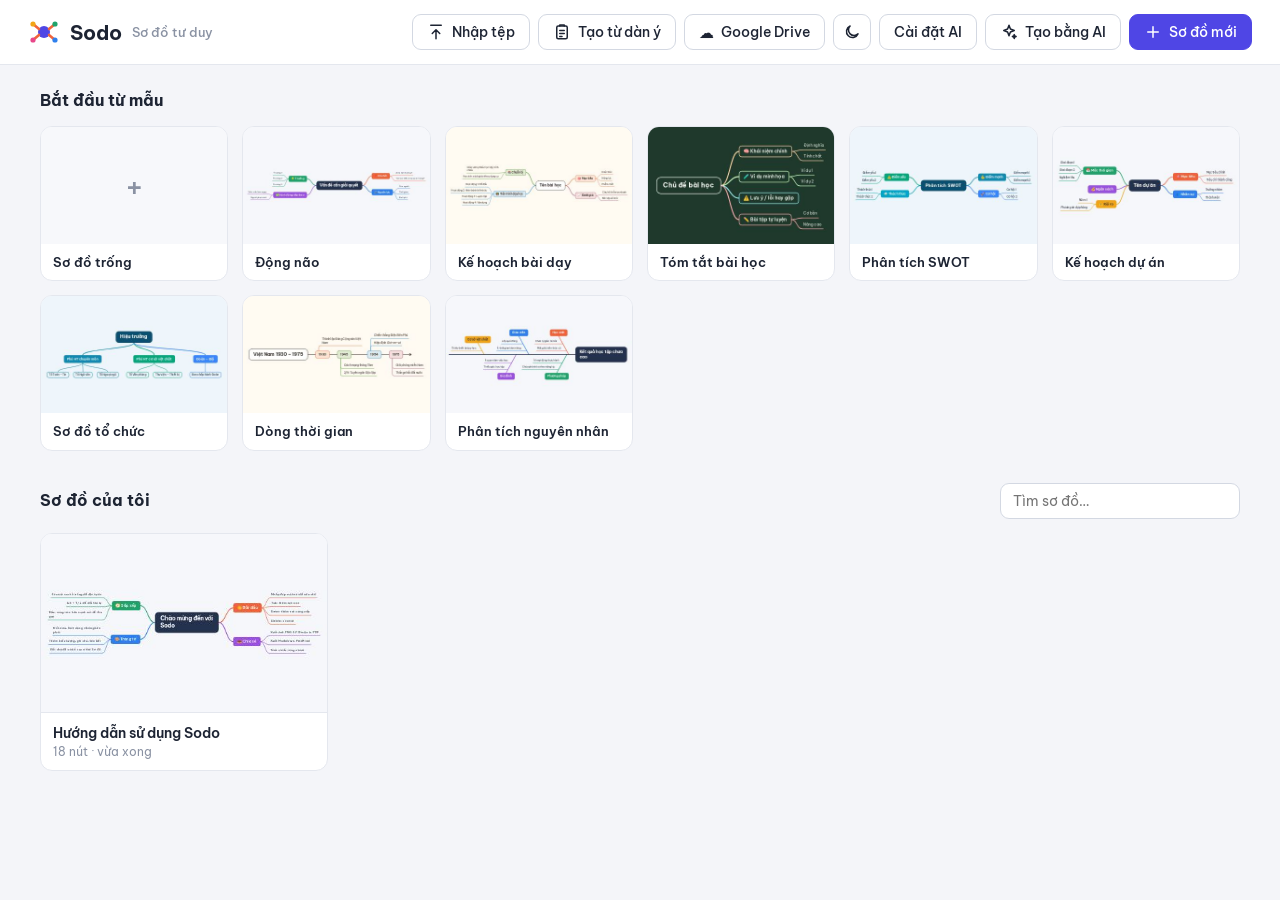
==== commit da316d8c: "In sơ đồ lớn ra nhiều trang A4 để ghép thành poster Co-Authored-By: Claude Opus 5.5 <noreply@anthrop" ====
--- a/index.html
+++ b/index.html
@@ -78,6 +78,7 @@
         <button data-act="export-png">Ảnh PNG</button>
         <button data-act="export-svg">Ảnh SVG (vector)</button>
         <button data-act="print">In / Lưu PDF</button>
+        <button data-act="print-poster">In nhiều trang A4 (khổ lớn)</button>
         <button data-act="export-pptx">PowerPoint (.pptx)</button>
         <hr>
         <button data-act="export-md">Dàn ý Markdown (.md)</button>
--- a/styles.css
+++ b/styles.css
@@ -473,3 +473,16 @@
 .node.s-path { isolation: isolate; }
 .node .nshape { position: absolute; left: 0; top: 0; z-index: -1; overflow: visible; pointer-events: none; }
 .btn.icon-only { padding-left: 9px; padding-right: 9px; }
+.canvas.moving { cursor: grabbing; }
+
+/* Ô kéo đổi kích thước nút */
+.rsz {
+  position: absolute; right: -7px; bottom: -7px; width: 12px; height: 12px; border-radius: 3px;
+  background: #fff; border: 2px solid var(--sel); cursor: nwse-resize; z-index: 3; touch-action: none;
+}
+.rsz.l { right: auto; left: -7px; cursor: nesw-resize; }
+.rsz.rsz-x { top: 50%; bottom: auto; right: -3px; width: 8px; height: 18px; margin-top: -9px; border-radius: 4px; cursor: ew-resize; }
+.rsz.rsz-x.l { right: auto; left: -3px; }
+.rsz.rsz-y { left: 50%; right: auto; bottom: -5px; width: 18px; height: 8px; margin-left: -9px; border-radius: 4px; cursor: ns-resize; }
+.pp-prev { background: var(--surface-2); border-radius: 10px; padding: 8px; }
+.pp-prev canvas { width: 100%; height: auto; display: block; }
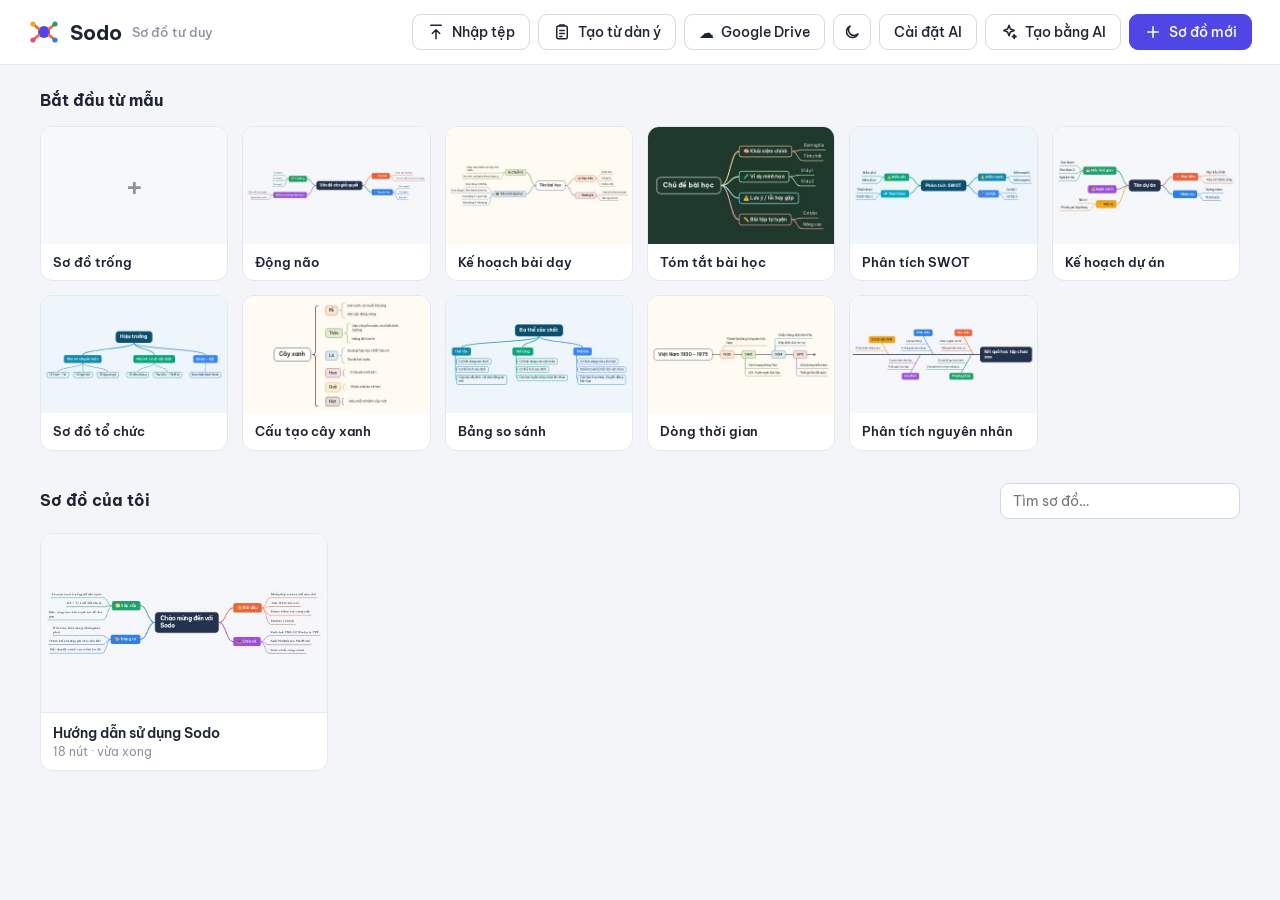
==== commit b6b9f1bf: "Trình chiếu có hiệu ứng: ý mới bật ra, đường nối tự vẽ, camera lướt mượt; chế độ hiện dần từng ý và " ====
--- a/index.html
+++ b/index.html
@@ -145,6 +145,8 @@
         <button data-act="present-prev" title="Trước (←)">‹</button>
         <span id="present-count">1 / 1</span>
         <button data-act="present-next" title="Tiếp (→, Space)">›</button>
+        <button data-act="present-play" title="Tự chạy (5 giây mỗi ý)" style="font-size:14px">▶</button>
+        <button data-act="present-fx" title="Hiệu ứng" style="font-size:16px">✨</button>
         <button data-act="present-exit" title="Thoát (Esc)">×</button>
       </div>
     </div>
--- a/styles.css
+++ b/styles.css
@@ -213,6 +213,20 @@
 .presenting #edges path:not(.pf) { opacity: .1; }
 .presenting #rels { opacity: .1; }
 .presenting .node.sel { outline: none; }
+.presenting #world.anim { transition-duration: .75s; transition-timing-function: cubic-bezier(.45,.05,.25,1); }
+.presenting #world .node.gone, .presenting #edges path.gone { visibility: hidden; }
+.presenting.fx-build #world .node:not(.pf) { opacity: .45; }
+.presenting #world .node.enter { animation: pf-pop .55s cubic-bezier(.2,1.5,.45,1) var(--d, 0ms) both; }
+.presenting #edges path.enter { stroke-dasharray: 1; animation: pf-draw .45s ease-out var(--d, 0ms) both; }
+.presenting #world .node.leave, .presenting #edges path.leave { animation: pf-fade .5s ease; }
+@keyframes pf-pop { from { opacity: 0; transform: scale(.4); } 60% { opacity: 1; } }
+@keyframes pf-draw { from { stroke-dashoffset: 1; } to { stroke-dashoffset: 0; } }
+@keyframes pf-fade { from { opacity: 1; } }
+@media (prefers-reduced-motion: reduce) {
+  .presenting #world .node.enter, .presenting #edges path.enter, .presenting #world .node.leave, .presenting #edges path.leave { animation: none; }
+  .presenting #world.anim { transition-duration: .01s; }
+}
+.present-bar button.on { background: rgba(255,255,255,.22); }
 .present-bar {
   position: absolute; bottom: 22px; left: 50%; transform: translateX(-50%); z-index: 10;
   display: flex; align-items: center; gap: 4px; padding: 6px; border-radius: 30px;
@@ -486,3 +500,18 @@
 .rsz.rsz-y { left: 50%; right: auto; bottom: -5px; width: 18px; height: 8px; margin-left: -9px; border-radius: 4px; cursor: ns-resize; }
 .pp-prev { background: var(--surface-2); border-radius: 10px; padding: 8px; }
 .pp-prev canvas { width: 100%; height: auto; display: block; }
+
+/* ---------- Thu kết quả cả lớp ---------- */
+.qz-who { padding: 10px 12px; border-radius: 10px; background: var(--surface-2); margin-bottom: 12px; }
+.steps { margin: 0 0 10px; padding-left: 20px; line-height: 1.55; }
+.steps li { margin-bottom: 4px; }
+.field.code { width: 100%; font: 12px/1.45 ui-monospace, Menlo, Consolas, monospace; white-space: pre; resize: vertical; }
+.qr-bars { display: grid; gap: 4px; margin: 6px 0 14px; }
+.qr-bars div { display: grid; grid-template-columns: 56px 1fr 40px; gap: 8px; align-items: center; font-size: 13px; }
+.qr-bars i { height: 10px; border-radius: 5px; background: var(--surface-2); overflow: hidden; display: block; }
+.qr-bars b { display: block; height: 100%; border-radius: 5px; }
+.qr-bars em { font-style: normal; color: var(--muted); text-align: right; }
+.qr-table { max-height: 320px; overflow: auto; border: 1px solid var(--line); border-radius: 10px; }
+.qr-table table { width: 100%; border-collapse: collapse; font-size: 13px; }
+.qr-table th, .qr-table td { padding: 7px 10px; border-bottom: 1px solid var(--line); text-align: left; }
+.qr-table th { position: sticky; top: 0; background: var(--surface-2); font-weight: 600; }
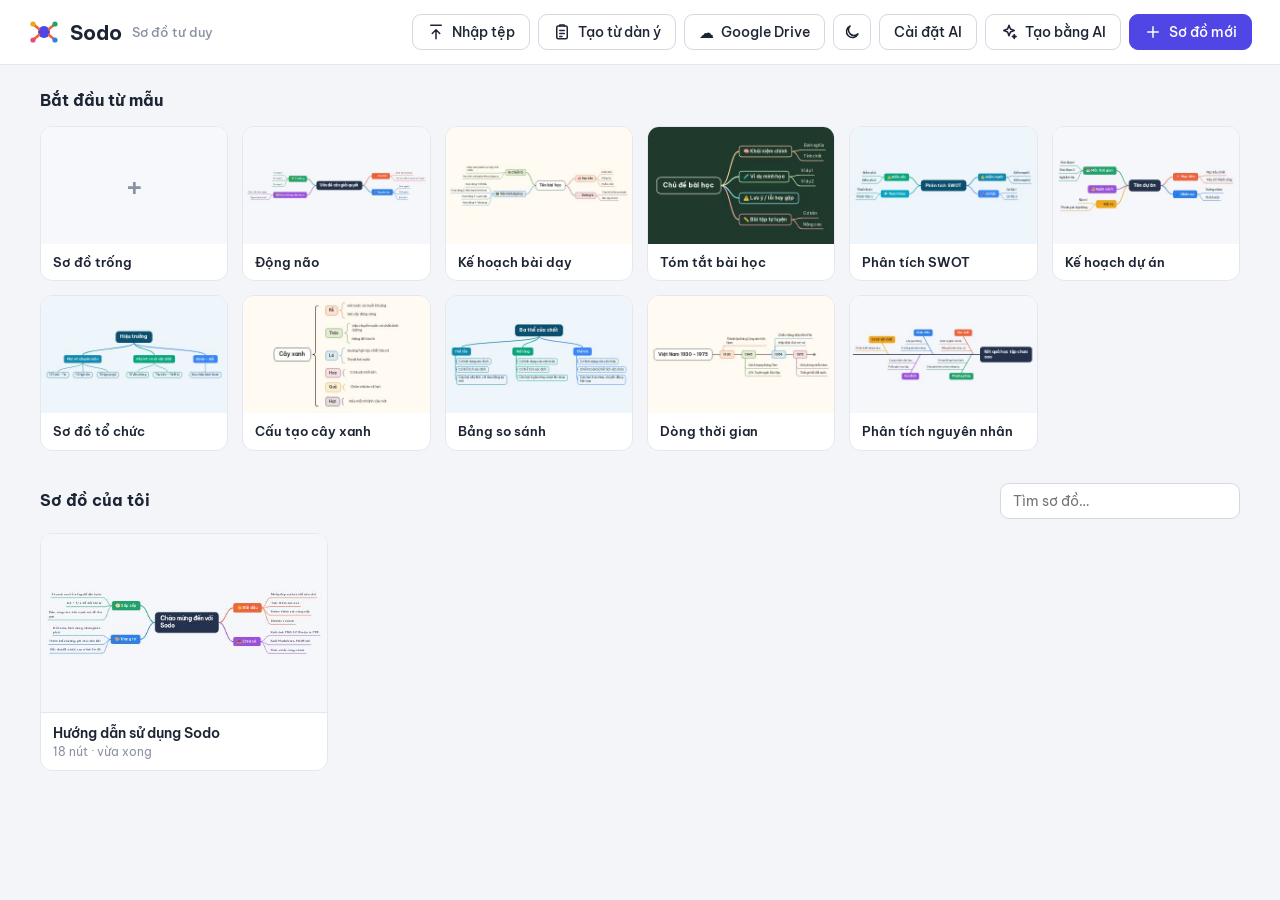
==== commit 2c00955e: "Chọn thời gian mỗi ý khi tự chạy trình chiếu (3–30 giây), nhớ lựa chọn Co-Authored-By: Claude Opus 5" ====
--- a/index.html
+++ b/index.html
@@ -146,6 +146,7 @@
         <span id="present-count">1 / 1</span>
         <button data-act="present-next" title="Tiếp (→, Space)">›</button>
         <button data-act="present-play" title="Tự chạy (5 giây mỗi ý)" style="font-size:14px">▶</button>
+        <select id="present-sec" title="Thời gian mỗi ý khi tự chạy"></select>
         <button data-act="present-fx" title="Hiệu ứng" style="font-size:16px">✨</button>
         <button data-act="present-exit" title="Thoát (Esc)">×</button>
       </div>
--- a/styles.css
+++ b/styles.css
@@ -227,6 +227,8 @@
   .presenting #world.anim { transition-duration: .01s; }
 }
 .present-bar button.on { background: rgba(255,255,255,.22); }
+.present-bar select { height: 30px; border: none; border-radius: 15px; padding: 0 6px; background: rgba(255,255,255,.12); color: #fff; font: 13px var(--font); cursor: pointer; }
+.present-bar select option { color: #1f2333; }
 .present-bar {
   position: absolute; bottom: 22px; left: 50%; transform: translateX(-50%); z-index: 10;
   display: flex; align-items: center; gap: 4px; padding: 6px; border-radius: 30px;
